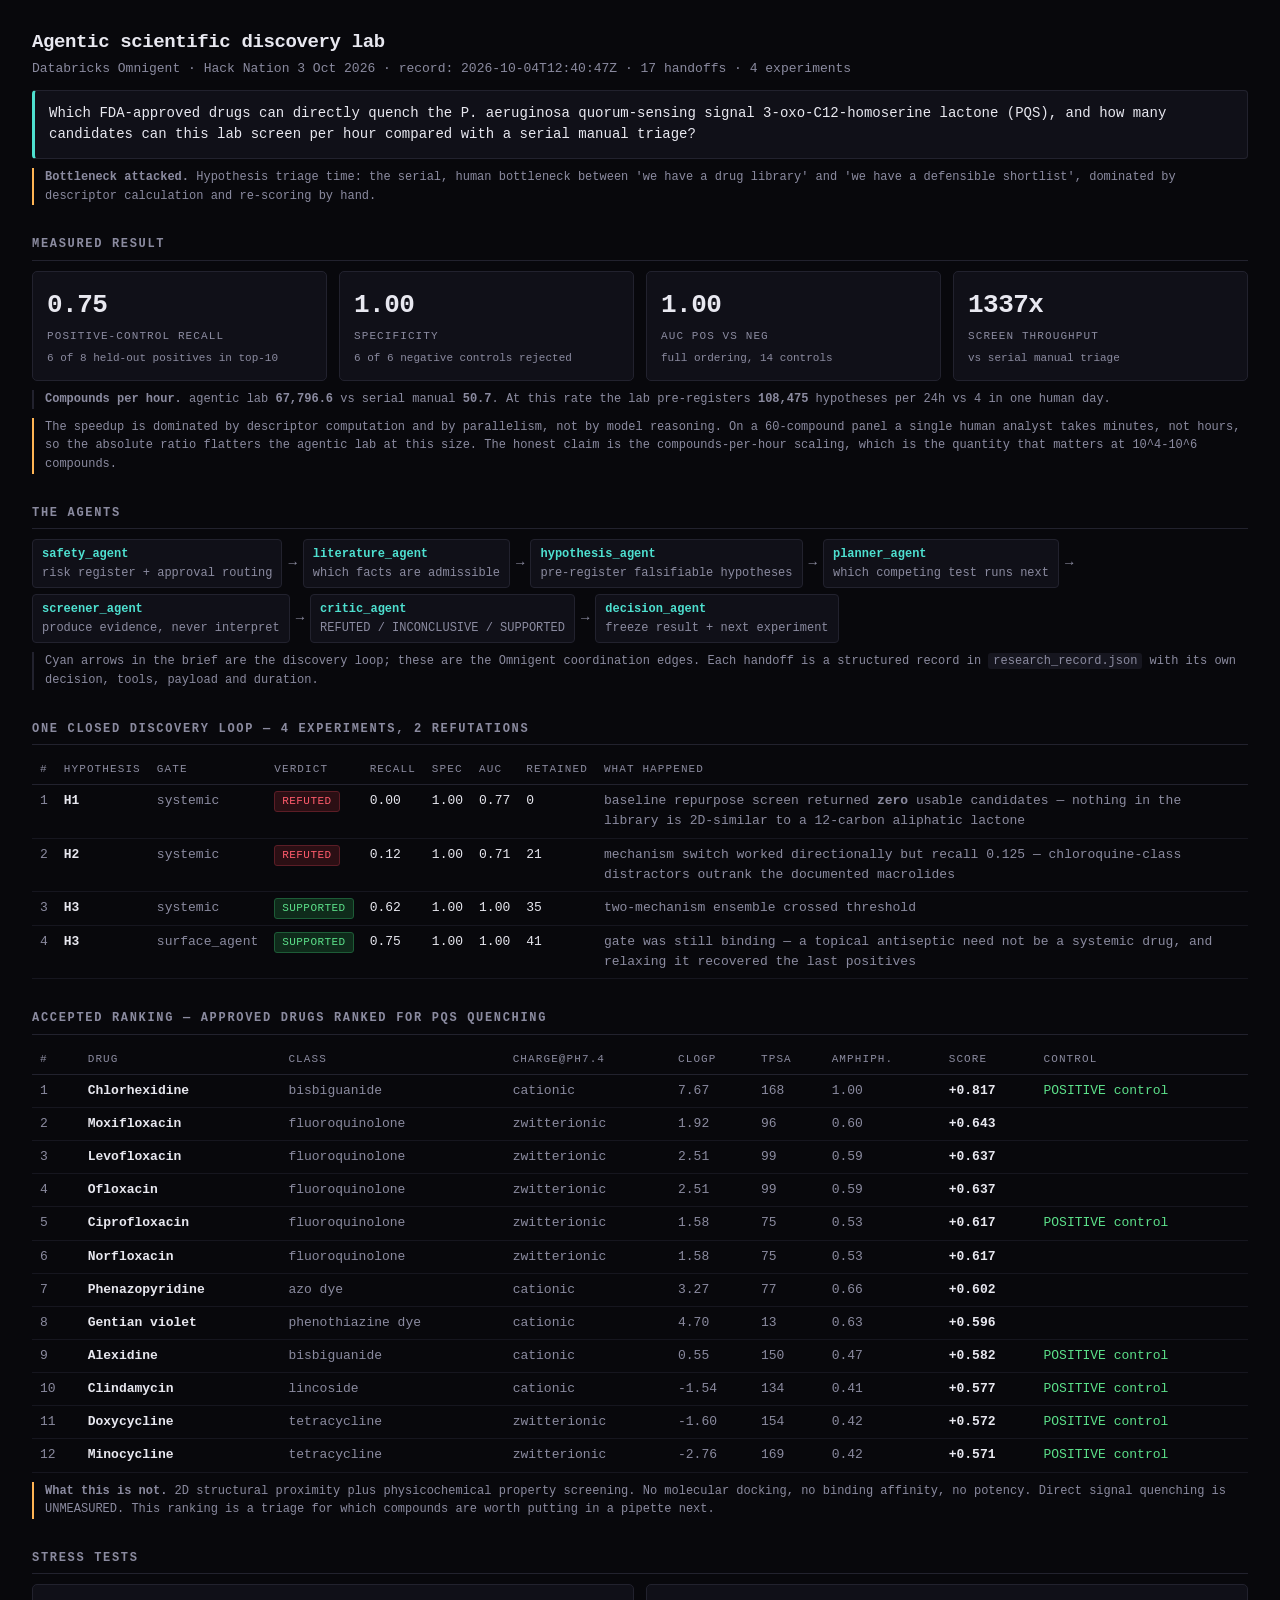
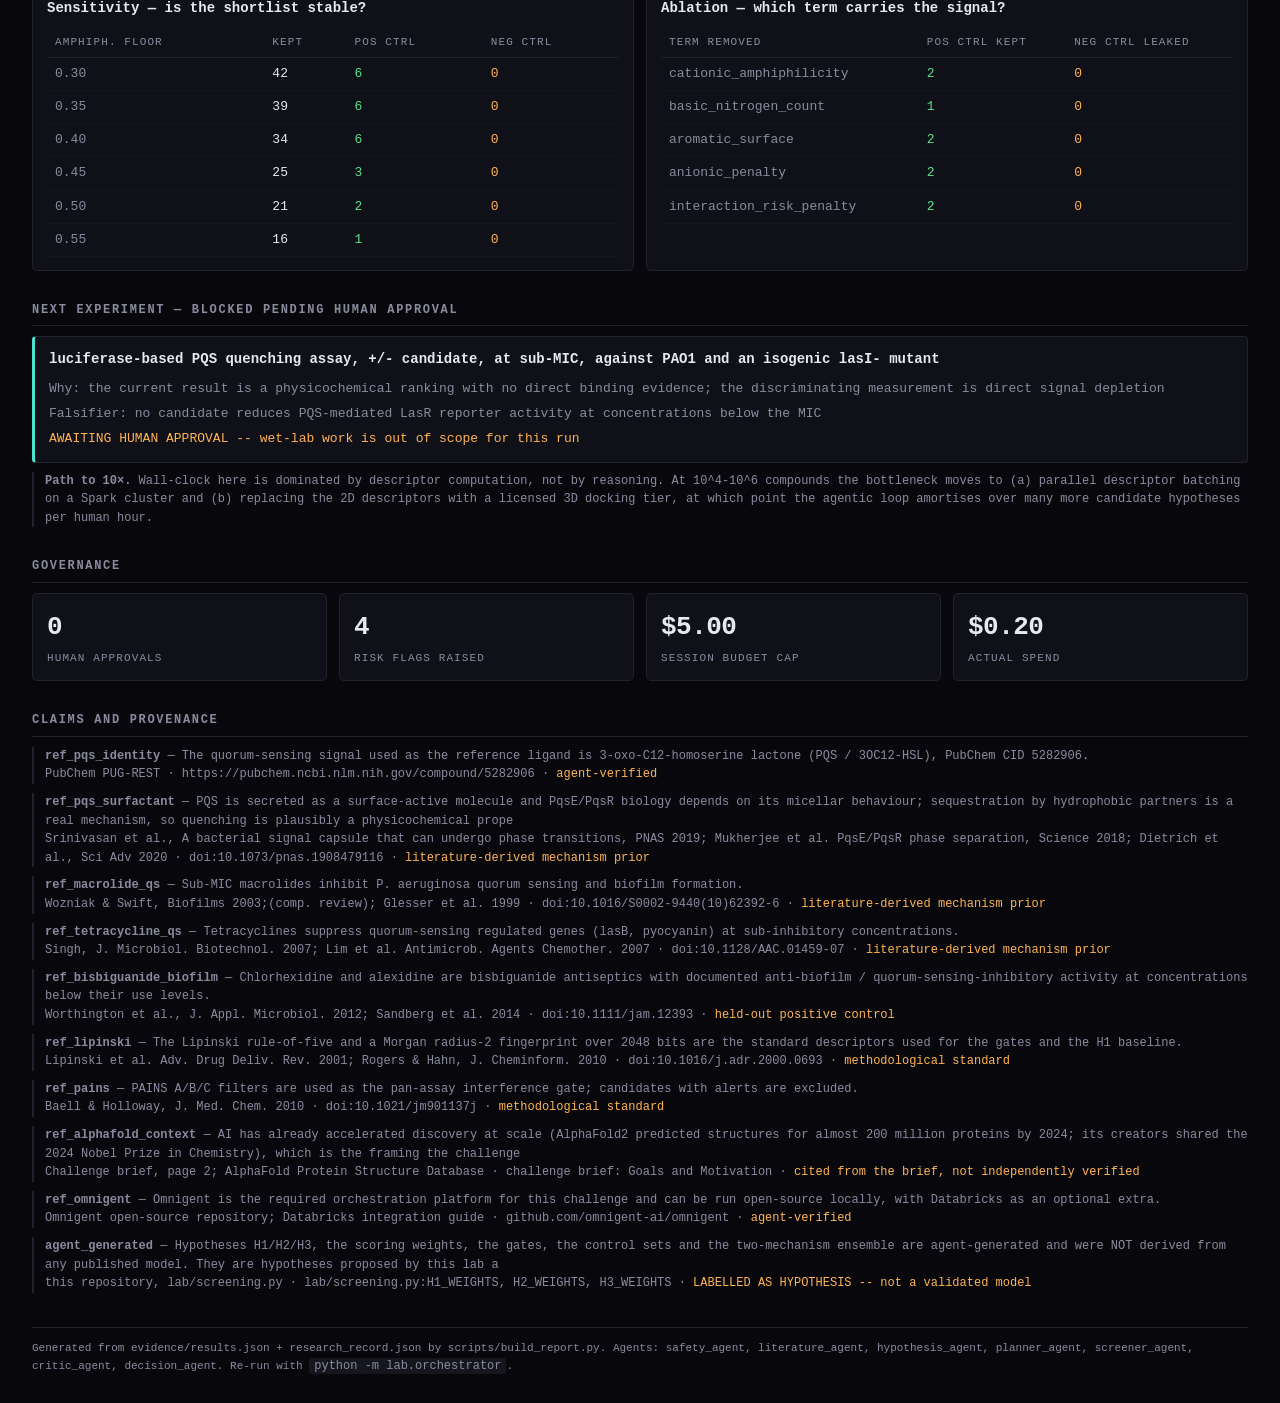
==== demo/index.html @ ec55b534 "PQS Lab: Omnigent-orchestrated agentic scientific discovery Six specialist agents run one closed dis" ====
<!doctype html><html><head><meta charset=utf-8>
<meta name=viewport content="width=device-width,initial-scale=1">
<title>PQS Lab — agentic scientific discovery</title><style>
:root{--bg:#08080c;--panel:#101018;--line:#22222e;--fg:#e8e8f0;--dim:#8b8ba0;
--cyan:#4ee0d0;--amber:#ffb454;--red:#ff5c6c;--green:#5ce08a;--violet:#a78bfa;}
*{box-sizing:border-box}
body{margin:0;background:var(--bg);color:var(--fg);
font:14px/1.55 ui-monospace,SFMono-Regular,Menlo,monospace;padding:28px 32px}
h1{font-size:19px;margin:0 0 2px;letter-spacing:-.02em}
h2{font-size:12px;text-transform:uppercase;letter-spacing:.14em;color:var(--dim);
margin:30px 0 10px;border-bottom:1px solid var(--line);padding-bottom:6px}
.sub{color:var(--dim);margin-bottom:8px;font-size:13px}
.q{background:var(--panel);border:1px solid var(--line);border-left:3px solid var(--cyan);
padding:12px 14px;border-radius:4px;margin:10px 0 4px}
.grid{display:grid;gap:12px}
.g4{grid-template-columns:repeat(4,1fr)}
.g2{grid-template-columns:1fr 1fr}
@media(max-width:900px){.g4,.g2{grid-template-columns:1fr 1fr}}
.k{background:var(--panel);border:1px solid var(--line);border-radius:5px;padding:13px 14px}
.k .n{font-size:26px;font-weight:600;letter-spacing:-.02em}
.k .l{color:var(--dim);font-size:11px;text-transform:uppercase;letter-spacing:.1em;margin-top:3px}
.k .x{color:var(--dim);font-size:11px;margin-top:5px}
table{width:100%;border-collapse:collapse;font-size:13px}
th{text-align:left;color:var(--dim);font-weight:500;font-size:11px;text-transform:uppercase;
letter-spacing:.1em;padding:6px 8px;border-bottom:1px solid var(--line)}
td{padding:6px 8px;border-bottom:1px solid #16161f;vertical-align:top}
.b{display:inline-block;padding:1px 7px;border-radius:3px;font-size:11px;letter-spacing:.04em}
.SUPPORTED{background:#0f2b1b;color:var(--green);border:1px solid #1d5c37}
.REFUTED{background:#2b0f14;color:var(--red);border:1px solid #5c1d26}
.INCONCLUSIVE{background:#2b200f;color:var(--amber);border:1px solid #5c421d}
.mono{color:var(--dim)}
.hit{color:var(--green)}.miss{color:var(--red)}.fp{color:var(--amber)}
.flow{display:flex;gap:6px;flex-wrap:wrap;align-items:center;margin:8px 0}
.st{border:1px solid var(--line);background:var(--panel);border-radius:4px;
padding:5px 9px;font-size:12px}
.st b{color:var(--cyan);font-weight:600}
.ar{color:var(--dim)}
.note{color:var(--dim);font-size:12px;border-left:2px solid var(--line);padding-left:11px;margin:9px 0}
.warn{border-left-color:var(--amber)}
code{background:#16161f;padding:1px 5px;border-radius:3px;font-size:12px}
ul{margin:6px 0;padding-left:19px}li{margin:3px 0}
footer{color:var(--dim);font-size:11px;margin-top:34px;border-top:1px solid var(--line);padding-top:12px}
</style></head><body>
<h1>Agentic scientific discovery lab</h1>
<div class="sub">Databricks Omnigent &middot; Hack Nation 3 Oct 2026 &middot; record: 2026-10-04T12:40:47Z &middot; 17 handoffs &middot; 4 experiments</div>
<div class="q">Which FDA-approved drugs can directly quench the P. aeruginosa quorum-sensing signal 3-oxo-C12-homoserine lactone (PQS), and how many candidates can this lab screen per hour compared with a serial manual triage?</div>
<div class="note warn"><b>Bottleneck attacked.</b> Hypothesis triage time: the serial, human bottleneck between &#x27;we have a drug library&#x27; and &#x27;we have a defensible shortlist&#x27;, dominated by descriptor calculation and re-scoring by hand.</div>
<h2>Measured result</h2><div class='grid g4'>
<div class="k"><div class="n">0.75</div><div class="l">positive-control recall</div><div class="x">6 of 8 held-out positives in top-10</div></div>
<div class="k"><div class="n">1.00</div><div class="l">specificity</div><div class="x">6 of 6 negative controls rejected</div></div>
<div class="k"><div class="n">1.00</div><div class="l">AUC pos vs neg</div><div class="x">full ordering, 14 controls</div></div>
<div class="k"><div class="n">1337x</div><div class="l">screen throughput</div><div class="x">vs serial manual triage</div></div>
</div>
<div class="note"><b>Compounds per hour.</b> agentic lab <b>67,796.6</b> vs serial manual <b>50.7</b>. At this rate the lab pre-registers <b>108,475</b> hypotheses per 24h vs 4 in one human day.</div>
<div class="note warn">The speedup is dominated by descriptor computation and by parallelism, not by model reasoning. On a 60-compound panel a single human analyst takes minutes, not hours, so the absolute ratio flatters the agentic lab at this size. The honest claim is the compounds-per-hour scaling, which is the quantity that matters at 10^4-10^6 compounds.</div>
<h2>The agents</h2>
<div class="flow">
<div class="st"><b>safety_agent</b><br><span class="mono">risk register + approval routing</span></div>
<span class="ar">→</span>
<div class="st"><b>literature_agent</b><br><span class="mono">which facts are admissible</span></div>
<span class="ar">→</span>
<div class="st"><b>hypothesis_agent</b><br><span class="mono">pre-register falsifiable hypotheses</span></div>
<span class="ar">→</span>
<div class="st"><b>planner_agent</b><br><span class="mono">which competing test runs next</span></div>
<span class="ar">→</span>
<div class="st"><b>screener_agent</b><br><span class="mono">produce evidence, never interpret</span></div>
<span class="ar">→</span>
<div class="st"><b>critic_agent</b><br><span class="mono">REFUTED / INCONCLUSIVE / SUPPORTED</span></div>
<span class="ar">→</span>
<div class="st"><b>decision_agent</b><br><span class="mono">freeze result + next experiment</span></div>
</div>
<div class="note">Cyan arrows in the brief are the discovery loop; these are the Omnigent coordination edges. Each handoff is a structured record in <code>research_record.json</code> with its own decision, tools, payload and duration.</div>
<h2>One closed discovery loop — 4 experiments, 2 refutations</h2>
<table><tr><th>#</th><th>hypothesis</th><th>gate</th><th>verdict</th><th>recall</th><th>spec</th><th>AUC</th><th>retained</th><th>what happened</th></tr>
<tr><td class="mono">1</td><td><b>H1</b></td><td class="mono">systemic</td><td><span class="b REFUTED">REFUTED</span></td><td>0.00</td><td>1.00</td><td>0.77</td><td>0</td><td class="mono">baseline repurpose screen returned <b>zero</b> usable candidates — nothing in the library is 2D-similar to a 12-carbon aliphatic lactone</td></tr>
<tr><td class="mono">2</td><td><b>H2</b></td><td class="mono">systemic</td><td><span class="b REFUTED">REFUTED</span></td><td>0.12</td><td>1.00</td><td>0.71</td><td>21</td><td class="mono">mechanism switch worked directionally but recall 0.125 — chloroquine-class distractors outrank the documented macrolides</td></tr>
<tr><td class="mono">3</td><td><b>H3</b></td><td class="mono">systemic</td><td><span class="b SUPPORTED">SUPPORTED</span></td><td>0.62</td><td>1.00</td><td>1.00</td><td>35</td><td class="mono">two-mechanism ensemble crossed threshold</td></tr>
<tr><td class="mono">4</td><td><b>H3</b></td><td class="mono">surface_agent</td><td><span class="b SUPPORTED">SUPPORTED</span></td><td>0.75</td><td>1.00</td><td>1.00</td><td>41</td><td class="mono">gate was still binding — a topical antiseptic need not be a systemic drug, and relaxing it recovered the last positives</td></tr>
</table>
<h2>Accepted ranking — approved drugs ranked for PQS quenching</h2>
<table><tr><th>#</th><th>drug</th><th>class</th><th>charge@pH7.4</th><th>cLogP</th><th>TPSA</th><th>amphiph.</th><th>score</th><th>control</th></tr>
<tr><td class="mono">1</td><td><b>Chlorhexidine</b></td><td class="mono">bisbiguanide</td><td class="mono">cationic</td><td class="mono">7.67</td><td class="mono">168</td><td class="mono">1.00</td><td><b>+0.817</b></td><td><span class="hit">POSITIVE control</span></td></tr>
<tr><td class="mono">2</td><td><b>Moxifloxacin</b></td><td class="mono">fluoroquinolone</td><td class="mono">zwitterionic</td><td class="mono">1.92</td><td class="mono">96</td><td class="mono">0.60</td><td><b>+0.643</b></td><td></td></tr>
<tr><td class="mono">3</td><td><b>Levofloxacin</b></td><td class="mono">fluoroquinolone</td><td class="mono">zwitterionic</td><td class="mono">2.51</td><td class="mono">99</td><td class="mono">0.59</td><td><b>+0.637</b></td><td></td></tr>
<tr><td class="mono">4</td><td><b>Ofloxacin</b></td><td class="mono">fluoroquinolone</td><td class="mono">zwitterionic</td><td class="mono">2.51</td><td class="mono">99</td><td class="mono">0.59</td><td><b>+0.637</b></td><td></td></tr>
<tr><td class="mono">5</td><td><b>Ciprofloxacin</b></td><td class="mono">fluoroquinolone</td><td class="mono">zwitterionic</td><td class="mono">1.58</td><td class="mono">75</td><td class="mono">0.53</td><td><b>+0.617</b></td><td><span class="hit">POSITIVE control</span></td></tr>
<tr><td class="mono">6</td><td><b>Norfloxacin</b></td><td class="mono">fluoroquinolone</td><td class="mono">zwitterionic</td><td class="mono">1.58</td><td class="mono">75</td><td class="mono">0.53</td><td><b>+0.617</b></td><td></td></tr>
<tr><td class="mono">7</td><td><b>Phenazopyridine</b></td><td class="mono">azo dye</td><td class="mono">cationic</td><td class="mono">3.27</td><td class="mono">77</td><td class="mono">0.66</td><td><b>+0.602</b></td><td></td></tr>
<tr><td class="mono">8</td><td><b>Gentian violet</b></td><td class="mono">phenothiazine dye</td><td class="mono">cationic</td><td class="mono">4.70</td><td class="mono">13</td><td class="mono">0.63</td><td><b>+0.596</b></td><td></td></tr>
<tr><td class="mono">9</td><td><b>Alexidine</b></td><td class="mono">bisbiguanide</td><td class="mono">cationic</td><td class="mono">0.55</td><td class="mono">150</td><td class="mono">0.47</td><td><b>+0.582</b></td><td><span class="hit">POSITIVE control</span></td></tr>
<tr><td class="mono">10</td><td><b>Clindamycin</b></td><td class="mono">lincoside</td><td class="mono">cationic</td><td class="mono">-1.54</td><td class="mono">134</td><td class="mono">0.41</td><td><b>+0.577</b></td><td><span class="hit">POSITIVE control</span></td></tr>
<tr><td class="mono">11</td><td><b>Doxycycline</b></td><td class="mono">tetracycline</td><td class="mono">zwitterionic</td><td class="mono">-1.60</td><td class="mono">154</td><td class="mono">0.42</td><td><b>+0.572</b></td><td><span class="hit">POSITIVE control</span></td></tr>
<tr><td class="mono">12</td><td><b>Minocycline</b></td><td class="mono">tetracycline</td><td class="mono">zwitterionic</td><td class="mono">-2.76</td><td class="mono">169</td><td class="mono">0.42</td><td><b>+0.571</b></td><td><span class="hit">POSITIVE control</span></td></tr>
</table>
<div class="note warn"><b>What this is not.</b> 2D structural proximity plus physicochemical property screening. No molecular docking, no binding affinity, no potency. Direct signal quenching is UNMEASURED. This ranking is a triage for which compounds are worth putting in a pipette next.</div>
<h2>Stress tests</h2><div class='grid g2'>
<div class='k'><b>Sensitivity — is the shortlist stable?</b><table style='margin-top:8px'><tr><th>amphiph. floor</th><th>kept</th><th>pos ctrl</th><th>neg ctrl</th></tr>
<tr><td class="mono">0.30</td><td>42</td><td class="hit">6</td><td class="fp">0</td></tr>
<tr><td class="mono">0.35</td><td>39</td><td class="hit">6</td><td class="fp">0</td></tr>
<tr><td class="mono">0.40</td><td>34</td><td class="hit">6</td><td class="fp">0</td></tr>
<tr><td class="mono">0.45</td><td>25</td><td class="hit">3</td><td class="fp">0</td></tr>
<tr><td class="mono">0.50</td><td>21</td><td class="hit">2</td><td class="fp">0</td></tr>
<tr><td class="mono">0.55</td><td>16</td><td class="hit">1</td><td class="fp">0</td></tr>
</table></div>
<div class='k'><b>Ablation — which term carries the signal?</b><table style='margin-top:8px'><tr><th>term removed</th><th>pos ctrl kept</th><th>neg ctrl leaked</th></tr>
<tr><td class="mono">cationic_amphiphilicity</td><td class="hit">2</td><td class="fp">0</td></tr>
<tr><td class="mono">basic_nitrogen_count</td><td class="hit">1</td><td class="fp">0</td></tr>
<tr><td class="mono">aromatic_surface</td><td class="hit">2</td><td class="fp">0</td></tr>
<tr><td class="mono">anionic_penalty</td><td class="hit">2</td><td class="fp">0</td></tr>
<tr><td class="mono">interaction_risk_penalty</td><td class="hit">2</td><td class="fp">0</td></tr>
</table></div></div>
<h2>Next experiment — blocked pending human approval</h2>
<div class="q"><b>luciferase-based PQS quenching assay, +/- candidate, at sub-MIC, against PAO1 and an isogenic lasI- mutant</b><div class="sub" style="margin:8px 0 0">Why: the current result is a physicochemical ranking with no direct binding evidence; the discriminating measurement is direct signal depletion</div><div class="sub" style="margin:5px 0 0">Falsifier: no candidate reduces PQS-mediated LasR reporter activity at concentrations below the MIC</div><div class="sub" style="margin:5px 0 0;color:var(--amber)">AWAITING HUMAN APPROVAL -- wet-lab work is out of scope for this run</div></div>
<div class="note"><b>Path to 10&times;.</b> Wall-clock here is dominated by descriptor computation, not by reasoning. At 10^4-10^6 compounds the bottleneck moves to (a) parallel descriptor batching on a Spark cluster and (b) replacing the 2D descriptors with a licensed 3D docking tier, at which point the agentic loop amortises over many more candidate hypotheses per human hour.</div>
<h2>Governance</h2>
<div class="grid g4"><div class="k"><div class="n">0</div><div class="l">human approvals</div></div><div class="k"><div class="n">4</div><div class="l">risk flags raised</div></div><div class="k"><div class="n">$5.00</div><div class="l">session budget cap</div></div><div class="k"><div class="n">$0.20</div><div class="l">actual spend</div></div></div>
<h2>Claims and provenance</h2>
<div class="note"><b>ref_pqs_identity</b> — The quorum-sensing signal used as the reference ligand is 3-oxo-C12-homoserine lactone (PQS / 3OC12-HSL), PubChem CID 5282906.<br><span class="mono">PubChem PUG-REST · https://pubchem.ncbi.nlm.nih.gov/compound/5282906 · <span style="color:var(--amber)">agent-verified</span></span></div>
<div class="note"><b>ref_pqs_surfactant</b> — PQS is secreted as a surface-active molecule and PqsE/PqsR biology depends on its micellar behaviour; sequestration by hydrophobic partners is a real mechanism, so quenching is plausibly a physicochemical prope<br><span class="mono">Srinivasan et al., A bacterial signal capsule that can undergo phase transitions, PNAS 2019; Mukherjee et al. PqsE/PqsR phase separation, Science 2018; Dietrich et al., Sci Adv 2020 · doi:10.1073/pnas.1908479116 · <span style="color:var(--amber)">literature-derived mechanism prior</span></span></div>
<div class="note"><b>ref_macrolide_qs</b> — Sub-MIC macrolides inhibit P. aeruginosa quorum sensing and biofilm formation.<br><span class="mono">Wozniak &amp; Swift, Biofilms 2003;(comp. review); Glesser et al. 1999 · doi:10.1016/S0002-9440(10)62392-6 · <span style="color:var(--amber)">literature-derived mechanism prior</span></span></div>
<div class="note"><b>ref_tetracycline_qs</b> — Tetracyclines suppress quorum-sensing regulated genes (lasB, pyocyanin) at sub-inhibitory concentrations.<br><span class="mono">Singh, J. Microbiol. Biotechnol. 2007; Lim et al. Antimicrob. Agents Chemother. 2007 · doi:10.1128/AAC.01459-07 · <span style="color:var(--amber)">literature-derived mechanism prior</span></span></div>
<div class="note"><b>ref_bisbiguanide_biofilm</b> — Chlorhexidine and alexidine are bisbiguanide antiseptics with documented anti-biofilm / quorum-sensing-inhibitory activity at concentrations below their use levels.<br><span class="mono">Worthington et al., J. Appl. Microbiol. 2012; Sandberg et al. 2014 · doi:10.1111/jam.12393 · <span style="color:var(--amber)">held-out positive control</span></span></div>
<div class="note"><b>ref_lipinski</b> — The Lipinski rule-of-five and a Morgan radius-2 fingerprint over 2048 bits are the standard descriptors used for the gates and the H1 baseline.<br><span class="mono">Lipinski et al. Adv. Drug Deliv. Rev. 2001; Rogers &amp; Hahn, J. Cheminform. 2010 · doi:10.1016/j.adr.2000.0693 · <span style="color:var(--amber)">methodological standard</span></span></div>
<div class="note"><b>ref_pains</b> — PAINS A/B/C filters are used as the pan-assay interference gate; candidates with alerts are excluded.<br><span class="mono">Baell &amp; Holloway, J. Med. Chem. 2010 · doi:10.1021/jm901137j · <span style="color:var(--amber)">methodological standard</span></span></div>
<div class="note"><b>ref_alphafold_context</b> — AI has already accelerated discovery at scale (AlphaFold2 predicted structures for almost 200 million proteins by 2024; its creators shared the 2024 Nobel Prize in Chemistry), which is the framing the challenge<br><span class="mono">Challenge brief, page 2; AlphaFold Protein Structure Database · challenge brief: Goals and Motivation · <span style="color:var(--amber)">cited from the brief, not independently verified</span></span></div>
<div class="note"><b>ref_omnigent</b> — Omnigent is the required orchestration platform for this challenge and can be run open-source locally, with Databricks as an optional extra.<br><span class="mono">Omnigent open-source repository; Databricks integration guide · github.com/omnigent-ai/omnigent · <span style="color:var(--amber)">agent-verified</span></span></div>
<div class="note"><b>agent_generated</b> — Hypotheses H1/H2/H3, the scoring weights, the gates, the control sets and the two-mechanism ensemble are agent-generated and were NOT derived from any published model. They are hypotheses proposed by this lab a<br><span class="mono">this repository, lab/screening.py · lab/screening.py:H1_WEIGHTS, H2_WEIGHTS, H3_WEIGHTS · <span style="color:var(--amber)">LABELLED AS HYPOTHESIS -- not a validated model</span></span></div>
<footer>Generated from evidence/results.json + research_record.json by scripts/build_report.py. Agents: safety_agent, literature_agent, hypothesis_agent, planner_agent, screener_agent, critic_agent, decision_agent. Re-run with <code>python -m lab.orchestrator</code>.</footer>
</body></html>
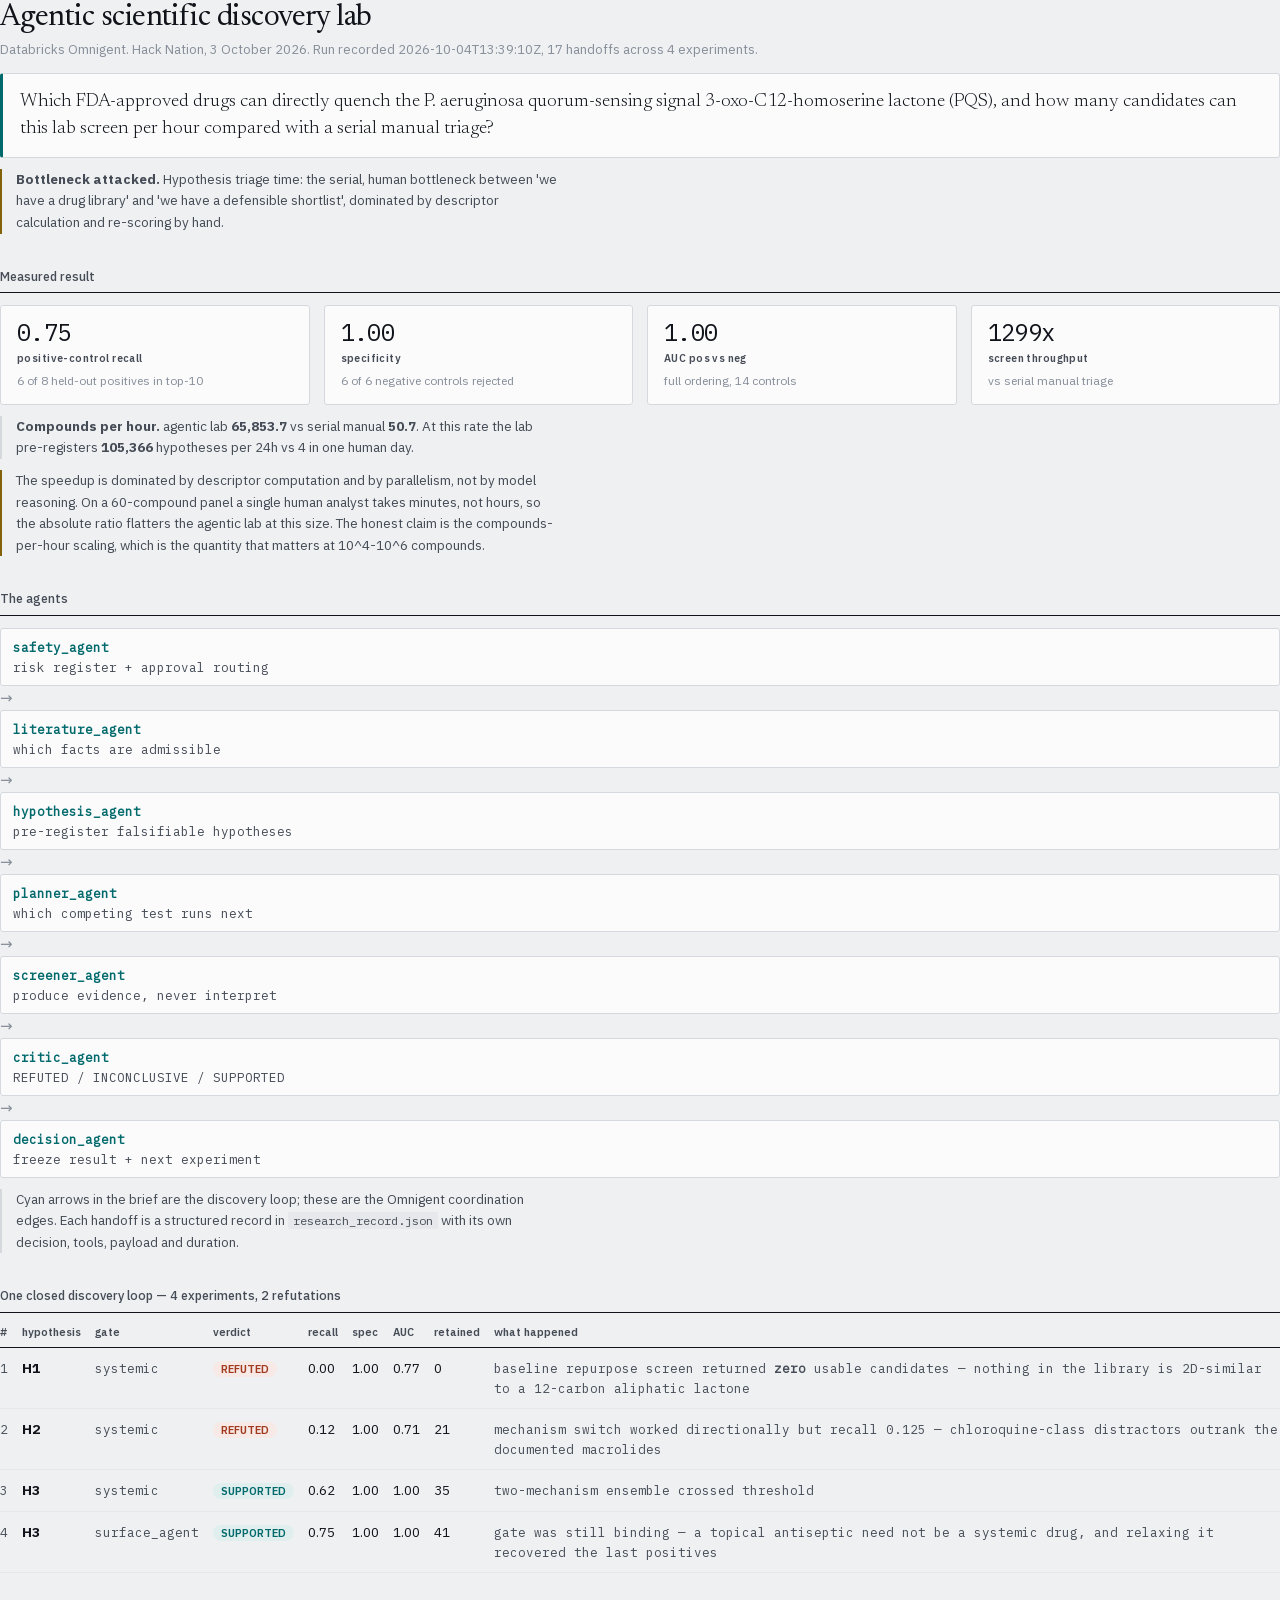
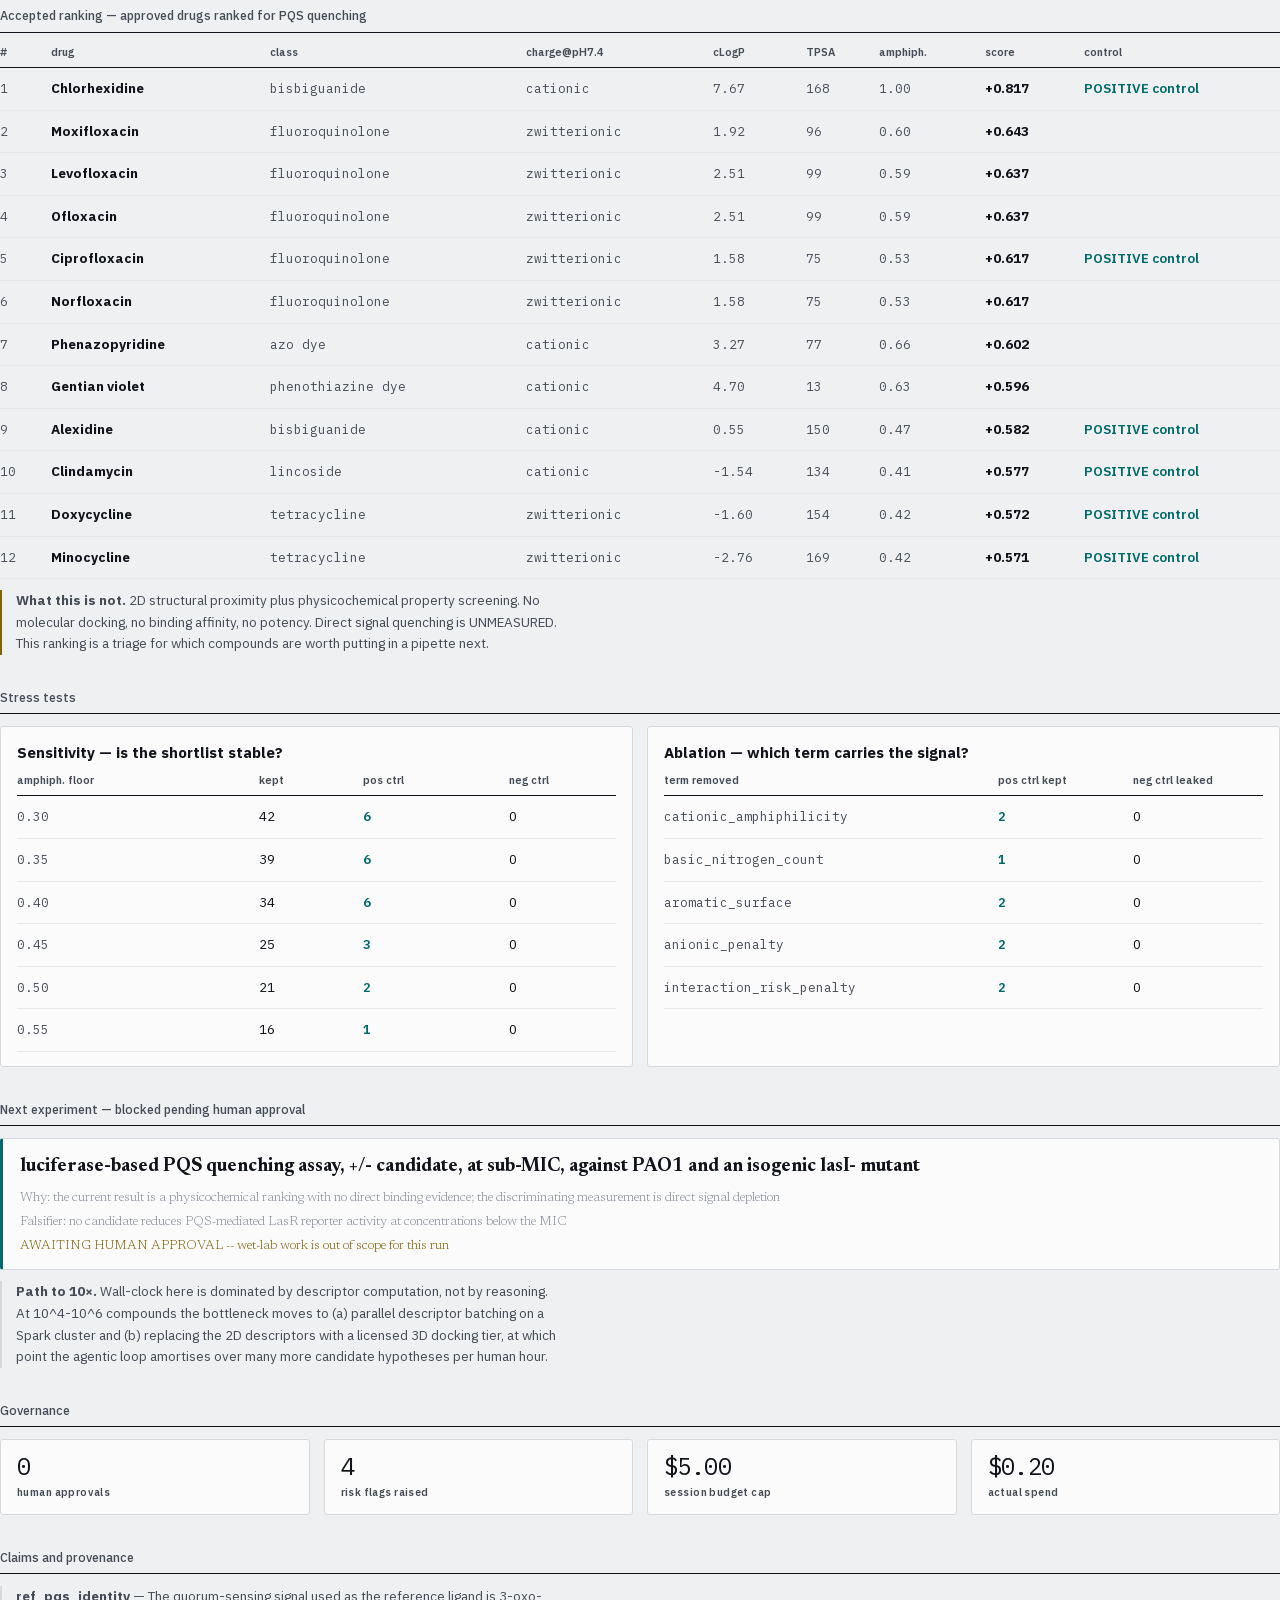
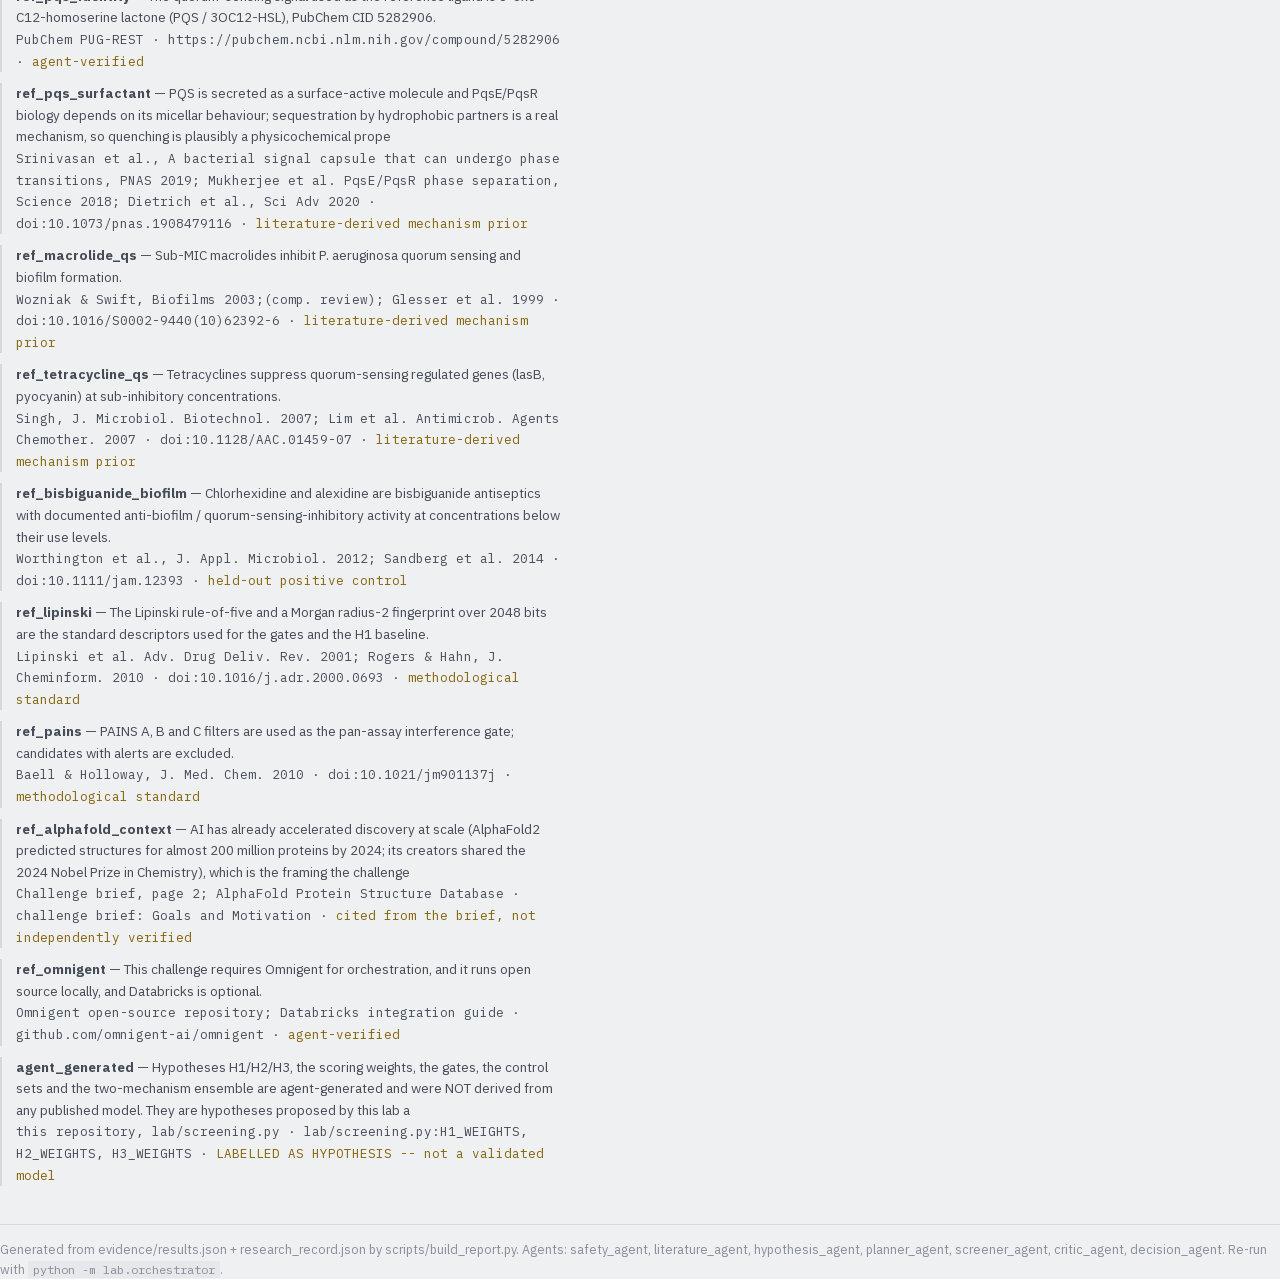
==== commit 969de78f: "Rebuild the interface around the screening cascade The old page was a dark terminal theme with acid-" ====
--- a/demo/index.html
+++ b/demo/index.html
@@ -1,57 +1,76 @@
 <!doctype html><html><head><meta charset=utf-8>
 <meta name=viewport content="width=device-width,initial-scale=1">
 <title>PQS Lab — agentic scientific discovery</title><style>
-:root{--bg:#08080c;--panel:#101018;--line:#22222e;--fg:#e8e8f0;--dim:#8b8ba0;
---cyan:#4ee0d0;--amber:#ffb454;--red:#ff5c6c;--green:#5ce08a;--violet:#a78bfa;}
+/* Same design system as index.html: cool paper ground, pyocyanin teal, one
+   accent for supported and rust for refuted. The first version of this page was
+   a dark terminal theme, which made the site look like two different products. */
+@font-face{font-family:'Newsreader';font-style:normal;font-weight:300 700;
+  src:url(/assets/fonts/Newsreader-300-latin.woff2) format('woff2');font-display:swap}
+@font-face{font-family:'Newsreader';font-style:italic;font-weight:300 700;
+  src:url(/assets/fonts/Newsreader-300i-latin.woff2) format('woff2');font-display:swap}
+@font-face{font-family:'Plex Sans';src:url(/assets/fonts/IBMPlexSans-400-latin.woff2) format('woff2');font-display:swap}
+/* IBM Plex Sans ships as a variable font, so one file covers 400 and 600. */
+@font-face{font-family:'Plex Sans';font-weight:400 700;src:url(/assets/fonts/IBMPlexSans-400-latin.woff2) format('woff2');font-display:swap}
+@font-face{font-family:'Plex Mono';src:url(/assets/fonts/IBMPlexMono-400-latin.woff2) format('woff2');font-display:swap}
+:root{
+  --ground:#EFF0F2;--surface:#FBFBFC;--ink:#10141A;--ink-2:#454C56;--ink-3:#868E99;
+  --rule:#D5D9DE;--rule-soft:#E6E8EB;
+  --teal:#00696B;--rust:#A23A20;--gold:#836209;
+  --serif:'Newsreader',Georgia,serif;--sans:'Plex Sans',system-ui,sans-serif;--mono:'Plex Mono',ui-monospace,monospace;
+}
 *{box-sizing:border-box}
-body{margin:0;background:var(--bg);color:var(--fg);
-font:14px/1.55 ui-monospace,SFMono-Regular,Menlo,monospace;padding:28px 32px}
-h1{font-size:19px;margin:0 0 2px;letter-spacing:-.02em}
-h2{font-size:12px;text-transform:uppercase;letter-spacing:.14em;color:var(--dim);
-margin:30px 0 10px;border-bottom:1px solid var(--line);padding-bottom:6px}
-.sub{color:var(--dim);margin-bottom:8px;font-size:13px}
-.q{background:var(--panel);border:1px solid var(--line);border-left:3px solid var(--cyan);
-padding:12px 14px;border-radius:4px;margin:10px 0 4px}
-.grid{display:grid;gap:12px}
+body{margin:0;background:var(--ground);color:var(--ink);font:400 15px/1.6 var(--sans);
+  -webkit-font-smoothing:antialiased}
+.wrap{max-width:1120px;margin:0 auto;padding:34px 28px 70px}
+h1{font:400 30px/1.2 var(--serif);letter-spacing:-.018em;margin:0 0 4px}
+h2{font:500 12.5px/1.3 var(--sans);color:var(--ink-2);margin:34px 0 12px;
+  border-bottom:1px solid var(--ink);padding-bottom:8px}
+.sub{color:var(--ink-3);font-size:13px;margin-bottom:6px}
+.q{background:var(--surface);border:1px solid var(--rule);border-left:3px solid var(--teal);
+  padding:14px 17px;border-radius:3px;margin:12px 0 6px;font:300 19px/1.45 var(--serif)}
+table{width:100%;border-collapse:collapse;font-size:13.5px}
+th{text-align:left;font:600 11px/1.3 var(--sans);color:var(--ink-2);
+  padding:0 14px 8px 0;border-bottom:1px solid var(--ink)}
+td{padding:10px 14px 10px 0;border-bottom:1px solid var(--rule-soft);vertical-align:top}
+th:last-child,td:last-child{padding-right:0}
+td.n,th.n{text-align:right;font-family:var(--mono);font-size:13px;padding-right:18px;white-space:nowrap}
+.b{display:inline-block;padding:1px 8px;border-radius:999px;font:600 11px var(--sans)}
+.b.SUPPORTED{background:#E0EEEE;color:var(--teal)}
+.b.REFUTED{background:#F7E9E5;color:var(--rust)}
+.b.INCONCLUSIVE{background:#F3EBD9;color:var(--gold)}
+.mono{color:var(--ink-2);font-family:var(--mono);font-size:12.5px}
+.hit{color:var(--teal);font-weight:600}
+.note{color:var(--ink-2);font-size:13.5px;border-left:2px solid var(--rule);
+  padding-left:14px;margin:11px 0;max-width:70ch}
+.warn{border-left-color:var(--gold)}
+code{background:#E6E8EB;padding:1px 5px;border-radius:2px;font-family:var(--mono);font-size:12px}
+.st{border:1px solid var(--rule);background:var(--surface);border-radius:3px;padding:8px 12px;font-size:12.5px}
+.st b{color:var(--teal);font-weight:600;font-family:var(--mono)}
+.ar{color:var(--ink-3)}
+.grid{display:grid;gap:14px}
 .g4{grid-template-columns:repeat(4,1fr)}
 .g2{grid-template-columns:1fr 1fr}
-@media(max-width:900px){.g4,.g2{grid-template-columns:1fr 1fr}}
-.k{background:var(--panel);border:1px solid var(--line);border-radius:5px;padding:13px 14px}
-.k .n{font-size:26px;font-weight:600;letter-spacing:-.02em}
-.k .l{color:var(--dim);font-size:11px;text-transform:uppercase;letter-spacing:.1em;margin-top:3px}
-.k .x{color:var(--dim);font-size:11px;margin-top:5px}
-table{width:100%;border-collapse:collapse;font-size:13px}
-th{text-align:left;color:var(--dim);font-weight:500;font-size:11px;text-transform:uppercase;
-letter-spacing:.1em;padding:6px 8px;border-bottom:1px solid var(--line)}
-td{padding:6px 8px;border-bottom:1px solid #16161f;vertical-align:top}
-.b{display:inline-block;padding:1px 7px;border-radius:3px;font-size:11px;letter-spacing:.04em}
-.SUPPORTED{background:#0f2b1b;color:var(--green);border:1px solid #1d5c37}
-.REFUTED{background:#2b0f14;color:var(--red);border:1px solid #5c1d26}
-.INCONCLUSIVE{background:#2b200f;color:var(--amber);border:1px solid #5c421d}
-.mono{color:var(--dim)}
-.hit{color:var(--green)}.miss{color:var(--red)}.fp{color:var(--amber)}
-.flow{display:flex;gap:6px;flex-wrap:wrap;align-items:center;margin:8px 0}
-.st{border:1px solid var(--line);background:var(--panel);border-radius:4px;
-padding:5px 9px;font-size:12px}
-.st b{color:var(--cyan);font-weight:600}
-.ar{color:var(--dim)}
-.note{color:var(--dim);font-size:12px;border-left:2px solid var(--line);padding-left:11px;margin:9px 0}
-.warn{border-left-color:var(--amber)}
-code{background:#16161f;padding:1px 5px;border-radius:3px;font-size:12px}
-ul{margin:6px 0;padding-left:19px}li{margin:3px 0}
-footer{color:var(--dim);font-size:11px;margin-top:34px;border-top:1px solid var(--line);padding-top:12px}
+.k{background:var(--surface);border:1px solid var(--rule);border-radius:3px;padding:14px 16px}
+.k .n{font:400 24px/1 var(--mono);letter-spacing:-.025em}
+.k .l{font:600 10.5px/1.3 var(--sans);color:var(--ink-2);margin-top:8px;letter-spacing:.04em}
+.k .x{color:var(--ink-3);font-size:12px;margin-top:5px}
+footer{color:var(--ink-3);font-size:12.5px;margin-top:38px;border-top:1px solid var(--rule);padding-top:14px}
+a{color:var(--teal);text-underline-offset:2px}
+:focus-visible{outline:2px solid var(--teal);outline-offset:2px}
+@media(max-width:900px){.g4{grid-template-columns:1fr 1fr}}
+@media(max-width:620px){.g4,.g2{grid-template-columns:1fr}}
 </style></head><body>
 <h1>Agentic scientific discovery lab</h1>
-<div class="sub">Databricks Omnigent &middot; Hack Nation 3 Oct 2026 &middot; record: 2026-10-04T12:40:47Z &middot; 17 handoffs &middot; 4 experiments</div>
+<div class="sub">Databricks Omnigent. Hack Nation, 3 October 2026. Run recorded 2026-10-04T13:39:10Z, 17 handoffs across 4 experiments.</div>
 <div class="q">Which FDA-approved drugs can directly quench the P. aeruginosa quorum-sensing signal 3-oxo-C12-homoserine lactone (PQS), and how many candidates can this lab screen per hour compared with a serial manual triage?</div>
 <div class="note warn"><b>Bottleneck attacked.</b> Hypothesis triage time: the serial, human bottleneck between &#x27;we have a drug library&#x27; and &#x27;we have a defensible shortlist&#x27;, dominated by descriptor calculation and re-scoring by hand.</div>
 <h2>Measured result</h2><div class='grid g4'>
 <div class="k"><div class="n">0.75</div><div class="l">positive-control recall</div><div class="x">6 of 8 held-out positives in top-10</div></div>
 <div class="k"><div class="n">1.00</div><div class="l">specificity</div><div class="x">6 of 6 negative controls rejected</div></div>
 <div class="k"><div class="n">1.00</div><div class="l">AUC pos vs neg</div><div class="x">full ordering, 14 controls</div></div>
-<div class="k"><div class="n">1337x</div><div class="l">screen throughput</div><div class="x">vs serial manual triage</div></div>
+<div class="k"><div class="n">1299x</div><div class="l">screen throughput</div><div class="x">vs serial manual triage</div></div>
 </div>
-<div class="note"><b>Compounds per hour.</b> agentic lab <b>67,796.6</b> vs serial manual <b>50.7</b>. At this rate the lab pre-registers <b>108,475</b> hypotheses per 24h vs 4 in one human day.</div>
+<div class="note"><b>Compounds per hour.</b> agentic lab <b>65,853.7</b> vs serial manual <b>50.7</b>. At this rate the lab pre-registers <b>105,366</b> hypotheses per 24h vs 4 in one human day.</div>
 <div class="note warn">The speedup is dominated by descriptor computation and by parallelism, not by model reasoning. On a 60-compound panel a single human analyst takes minutes, not hours, so the absolute ratio flatters the agentic lab at this size. The honest claim is the compounds-per-hour scaling, which is the quantity that matters at 10^4-10^6 compounds.</div>
 <h2>The agents</h2>
 <div class="flow">
@@ -110,20 +129,20 @@
 <tr><td class="mono">interaction_risk_penalty</td><td class="hit">2</td><td class="fp">0</td></tr>
 </table></div></div>
 <h2>Next experiment — blocked pending human approval</h2>
-<div class="q"><b>luciferase-based PQS quenching assay, +/- candidate, at sub-MIC, against PAO1 and an isogenic lasI- mutant</b><div class="sub" style="margin:8px 0 0">Why: the current result is a physicochemical ranking with no direct binding evidence; the discriminating measurement is direct signal depletion</div><div class="sub" style="margin:5px 0 0">Falsifier: no candidate reduces PQS-mediated LasR reporter activity at concentrations below the MIC</div><div class="sub" style="margin:5px 0 0;color:var(--amber)">AWAITING HUMAN APPROVAL -- wet-lab work is out of scope for this run</div></div>
+<div class="q"><b>luciferase-based PQS quenching assay, +/- candidate, at sub-MIC, against PAO1 and an isogenic lasI- mutant</b><div class="sub" style="margin:8px 0 0">Why: the current result is a physicochemical ranking with no direct binding evidence; the discriminating measurement is direct signal depletion</div><div class="sub" style="margin:5px 0 0">Falsifier: no candidate reduces PQS-mediated LasR reporter activity at concentrations below the MIC</div><div class="sub" style="margin:5px 0 0;color:var(--gold)">AWAITING HUMAN APPROVAL -- wet-lab work is out of scope for this run</div></div>
 <div class="note"><b>Path to 10&times;.</b> Wall-clock here is dominated by descriptor computation, not by reasoning. At 10^4-10^6 compounds the bottleneck moves to (a) parallel descriptor batching on a Spark cluster and (b) replacing the 2D descriptors with a licensed 3D docking tier, at which point the agentic loop amortises over many more candidate hypotheses per human hour.</div>
 <h2>Governance</h2>
 <div class="grid g4"><div class="k"><div class="n">0</div><div class="l">human approvals</div></div><div class="k"><div class="n">4</div><div class="l">risk flags raised</div></div><div class="k"><div class="n">$5.00</div><div class="l">session budget cap</div></div><div class="k"><div class="n">$0.20</div><div class="l">actual spend</div></div></div>
 <h2>Claims and provenance</h2>
-<div class="note"><b>ref_pqs_identity</b> — The quorum-sensing signal used as the reference ligand is 3-oxo-C12-homoserine lactone (PQS / 3OC12-HSL), PubChem CID 5282906.<br><span class="mono">PubChem PUG-REST · https://pubchem.ncbi.nlm.nih.gov/compound/5282906 · <span style="color:var(--amber)">agent-verified</span></span></div>
-<div class="note"><b>ref_pqs_surfactant</b> — PQS is secreted as a surface-active molecule and PqsE/PqsR biology depends on its micellar behaviour; sequestration by hydrophobic partners is a real mechanism, so quenching is plausibly a physicochemical prope<br><span class="mono">Srinivasan et al., A bacterial signal capsule that can undergo phase transitions, PNAS 2019; Mukherjee et al. PqsE/PqsR phase separation, Science 2018; Dietrich et al., Sci Adv 2020 · doi:10.1073/pnas.1908479116 · <span style="color:var(--amber)">literature-derived mechanism prior</span></span></div>
-<div class="note"><b>ref_macrolide_qs</b> — Sub-MIC macrolides inhibit P. aeruginosa quorum sensing and biofilm formation.<br><span class="mono">Wozniak &amp; Swift, Biofilms 2003;(comp. review); Glesser et al. 1999 · doi:10.1016/S0002-9440(10)62392-6 · <span style="color:var(--amber)">literature-derived mechanism prior</span></span></div>
-<div class="note"><b>ref_tetracycline_qs</b> — Tetracyclines suppress quorum-sensing regulated genes (lasB, pyocyanin) at sub-inhibitory concentrations.<br><span class="mono">Singh, J. Microbiol. Biotechnol. 2007; Lim et al. Antimicrob. Agents Chemother. 2007 · doi:10.1128/AAC.01459-07 · <span style="color:var(--amber)">literature-derived mechanism prior</span></span></div>
-<div class="note"><b>ref_bisbiguanide_biofilm</b> — Chlorhexidine and alexidine are bisbiguanide antiseptics with documented anti-biofilm / quorum-sensing-inhibitory activity at concentrations below their use levels.<br><span class="mono">Worthington et al., J. Appl. Microbiol. 2012; Sandberg et al. 2014 · doi:10.1111/jam.12393 · <span style="color:var(--amber)">held-out positive control</span></span></div>
-<div class="note"><b>ref_lipinski</b> — The Lipinski rule-of-five and a Morgan radius-2 fingerprint over 2048 bits are the standard descriptors used for the gates and the H1 baseline.<br><span class="mono">Lipinski et al. Adv. Drug Deliv. Rev. 2001; Rogers &amp; Hahn, J. Cheminform. 2010 · doi:10.1016/j.adr.2000.0693 · <span style="color:var(--amber)">methodological standard</span></span></div>
-<div class="note"><b>ref_pains</b> — PAINS A/B/C filters are used as the pan-assay interference gate; candidates with alerts are excluded.<br><span class="mono">Baell &amp; Holloway, J. Med. Chem. 2010 · doi:10.1021/jm901137j · <span style="color:var(--amber)">methodological standard</span></span></div>
-<div class="note"><b>ref_alphafold_context</b> — AI has already accelerated discovery at scale (AlphaFold2 predicted structures for almost 200 million proteins by 2024; its creators shared the 2024 Nobel Prize in Chemistry), which is the framing the challenge<br><span class="mono">Challenge brief, page 2; AlphaFold Protein Structure Database · challenge brief: Goals and Motivation · <span style="color:var(--amber)">cited from the brief, not independently verified</span></span></div>
-<div class="note"><b>ref_omnigent</b> — Omnigent is the required orchestration platform for this challenge and can be run open-source locally, with Databricks as an optional extra.<br><span class="mono">Omnigent open-source repository; Databricks integration guide · github.com/omnigent-ai/omnigent · <span style="color:var(--amber)">agent-verified</span></span></div>
-<div class="note"><b>agent_generated</b> — Hypotheses H1/H2/H3, the scoring weights, the gates, the control sets and the two-mechanism ensemble are agent-generated and were NOT derived from any published model. They are hypotheses proposed by this lab a<br><span class="mono">this repository, lab/screening.py · lab/screening.py:H1_WEIGHTS, H2_WEIGHTS, H3_WEIGHTS · <span style="color:var(--amber)">LABELLED AS HYPOTHESIS -- not a validated model</span></span></div>
+<div class="note"><b>ref_pqs_identity</b> — The quorum-sensing signal used as the reference ligand is 3-oxo-C12-homoserine lactone (PQS / 3OC12-HSL), PubChem CID 5282906.<br><span class="mono">PubChem PUG-REST · https://pubchem.ncbi.nlm.nih.gov/compound/5282906 · <span style="color:var(--gold)">agent-verified</span></span></div>
+<div class="note"><b>ref_pqs_surfactant</b> — PQS is secreted as a surface-active molecule and PqsE/PqsR biology depends on its micellar behaviour; sequestration by hydrophobic partners is a real mechanism, so quenching is plausibly a physicochemical prope<br><span class="mono">Srinivasan et al., A bacterial signal capsule that can undergo phase transitions, PNAS 2019; Mukherjee et al. PqsE/PqsR phase separation, Science 2018; Dietrich et al., Sci Adv 2020 · doi:10.1073/pnas.1908479116 · <span style="color:var(--gold)">literature-derived mechanism prior</span></span></div>
+<div class="note"><b>ref_macrolide_qs</b> — Sub-MIC macrolides inhibit P. aeruginosa quorum sensing and biofilm formation.<br><span class="mono">Wozniak &amp; Swift, Biofilms 2003;(comp. review); Glesser et al. 1999 · doi:10.1016/S0002-9440(10)62392-6 · <span style="color:var(--gold)">literature-derived mechanism prior</span></span></div>
+<div class="note"><b>ref_tetracycline_qs</b> — Tetracyclines suppress quorum-sensing regulated genes (lasB, pyocyanin) at sub-inhibitory concentrations.<br><span class="mono">Singh, J. Microbiol. Biotechnol. 2007; Lim et al. Antimicrob. Agents Chemother. 2007 · doi:10.1128/AAC.01459-07 · <span style="color:var(--gold)">literature-derived mechanism prior</span></span></div>
+<div class="note"><b>ref_bisbiguanide_biofilm</b> — Chlorhexidine and alexidine are bisbiguanide antiseptics with documented anti-biofilm / quorum-sensing-inhibitory activity at concentrations below their use levels.<br><span class="mono">Worthington et al., J. Appl. Microbiol. 2012; Sandberg et al. 2014 · doi:10.1111/jam.12393 · <span style="color:var(--gold)">held-out positive control</span></span></div>
+<div class="note"><b>ref_lipinski</b> — The Lipinski rule-of-five and a Morgan radius-2 fingerprint over 2048 bits are the standard descriptors used for the gates and the H1 baseline.<br><span class="mono">Lipinski et al. Adv. Drug Deliv. Rev. 2001; Rogers &amp; Hahn, J. Cheminform. 2010 · doi:10.1016/j.adr.2000.0693 · <span style="color:var(--gold)">methodological standard</span></span></div>
+<div class="note"><b>ref_pains</b> — PAINS A, B and C filters are used as the pan-assay interference gate; candidates with alerts are excluded.<br><span class="mono">Baell &amp; Holloway, J. Med. Chem. 2010 · doi:10.1021/jm901137j · <span style="color:var(--gold)">methodological standard</span></span></div>
+<div class="note"><b>ref_alphafold_context</b> — AI has already accelerated discovery at scale (AlphaFold2 predicted structures for almost 200 million proteins by 2024; its creators shared the 2024 Nobel Prize in Chemistry), which is the framing the challenge<br><span class="mono">Challenge brief, page 2; AlphaFold Protein Structure Database · challenge brief: Goals and Motivation · <span style="color:var(--gold)">cited from the brief, not independently verified</span></span></div>
+<div class="note"><b>ref_omnigent</b> — This challenge requires Omnigent for orchestration, and it runs open source locally, and Databricks is optional.<br><span class="mono">Omnigent open-source repository; Databricks integration guide · github.com/omnigent-ai/omnigent · <span style="color:var(--gold)">agent-verified</span></span></div>
+<div class="note"><b>agent_generated</b> — Hypotheses H1/H2/H3, the scoring weights, the gates, the control sets and the two-mechanism ensemble are agent-generated and were NOT derived from any published model. They are hypotheses proposed by this lab a<br><span class="mono">this repository, lab/screening.py · lab/screening.py:H1_WEIGHTS, H2_WEIGHTS, H3_WEIGHTS · <span style="color:var(--gold)">LABELLED AS HYPOTHESIS -- not a validated model</span></span></div>
 <footer>Generated from evidence/results.json + research_record.json by scripts/build_report.py. Agents: safety_agent, literature_agent, hypothesis_agent, planner_agent, screener_agent, critic_agent, decision_agent. Re-run with <code>python -m lab.orchestrator</code>.</footer>
 </body></html>
